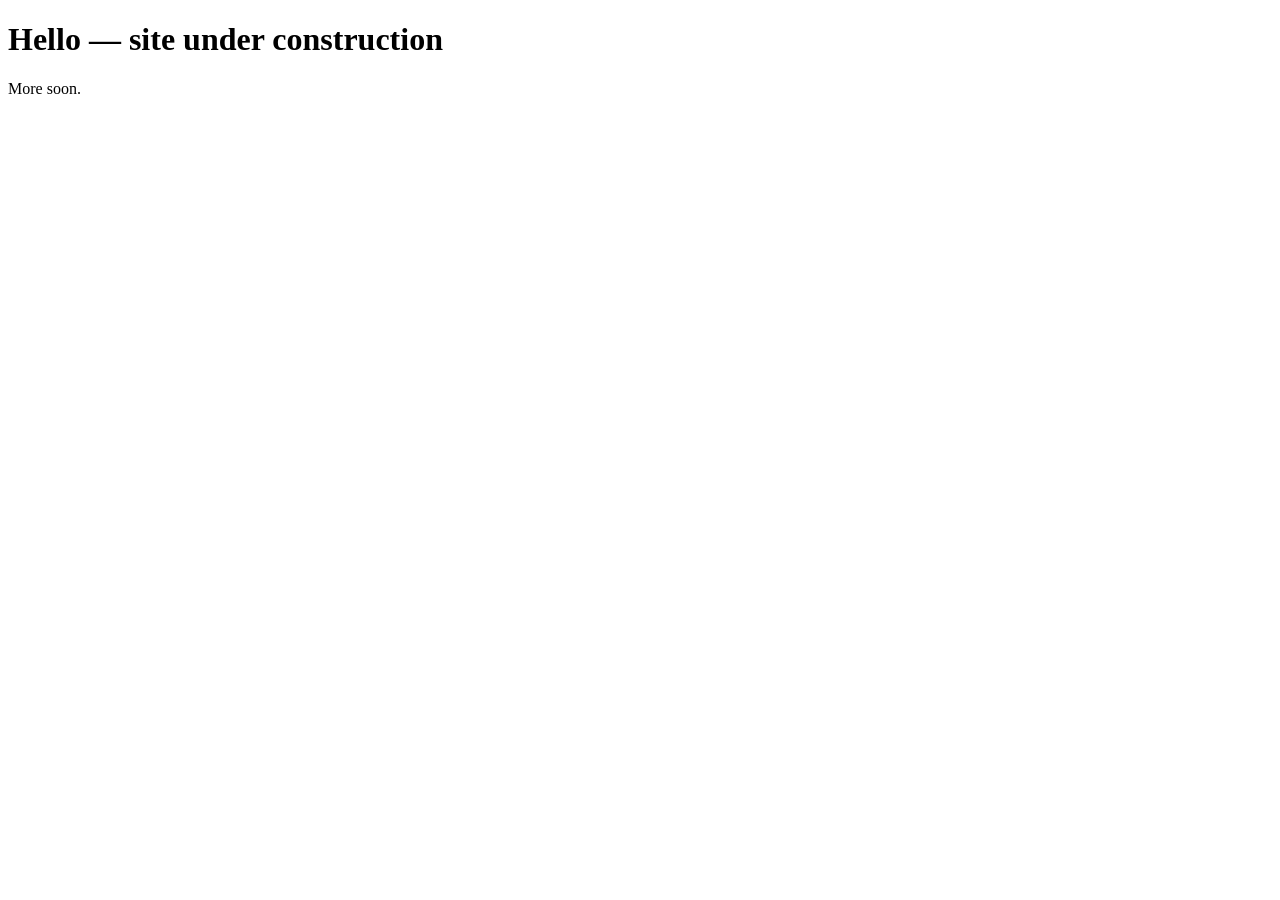
==== index.html @ af102881 "..." ====
<!doctype html>
<html lang="en">
  <head>
    <meta charset="utf-8" />
    <title>Spencer(Zhicheng) Wang</title>
  </head>
  <body>
    <h1>Hello — site under construction</h1>
    <p>More soon.</p>
  </body>
</html>
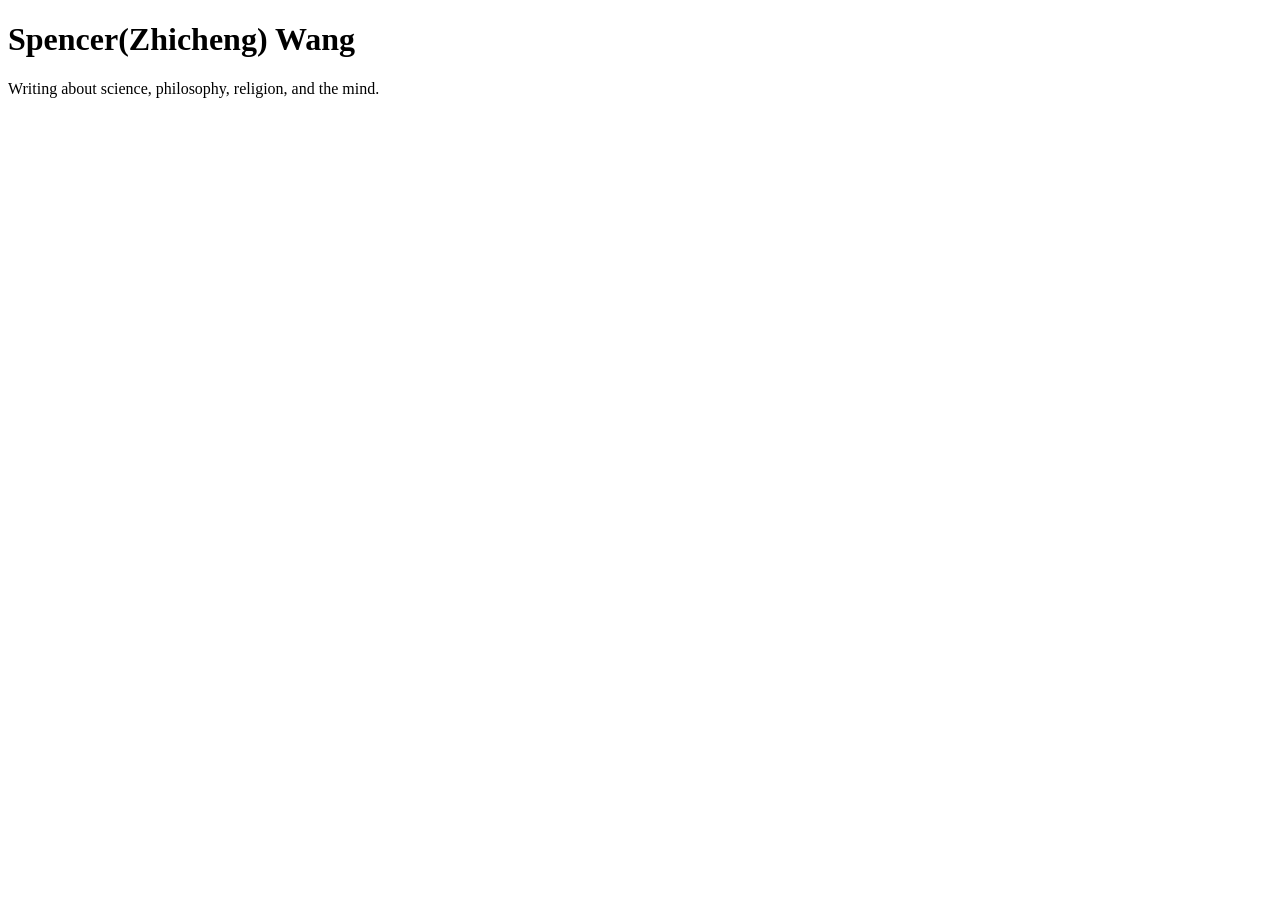
==== commit b742b0da: "Replace placeholder with name and tagline" ====
--- a/index.html
+++ b/index.html
@@ -2,10 +2,11 @@
 <html lang="en">
   <head>
     <meta charset="utf-8" />
-    <title>Spencer(Zhicheng) Wang</title>
+    <meta name="viewport" content="width=device-width, initial-scale=1" />
+    <title>Zhicheng Wang</title>
   </head>
   <body>
-    <h1>Hello — site under construction</h1>
-    <p>More soon.</p>
+    <h1>Spencer(Zhicheng) Wang</h1>
+    <p>Writing about science, philosophy, religion, and the mind.</p>
   </body>
 </html>
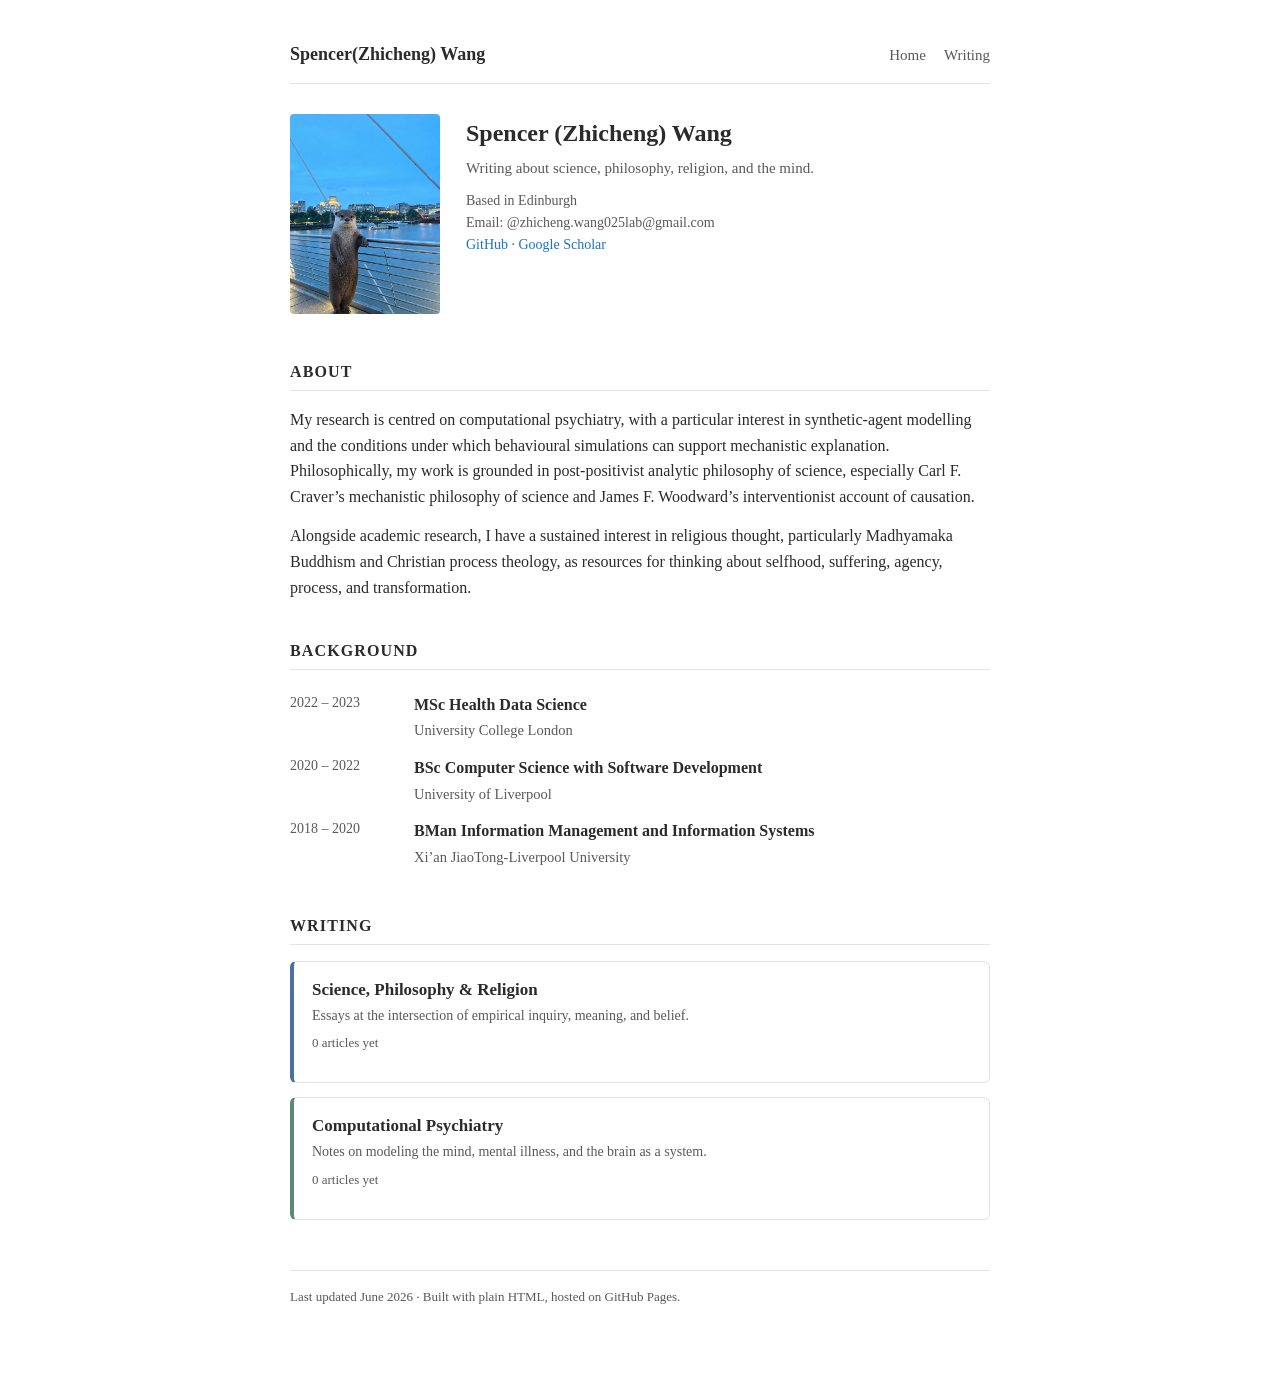
==== commit 5134138c: "Build out homepage, theme pages, writing hub, and photo" ====
--- a/index.html
+++ b/index.html
@@ -3,10 +3,94 @@
   <head>
     <meta charset="utf-8" />
     <meta name="viewport" content="width=device-width, initial-scale=1" />
-    <title>Zhicheng Wang</title>
+    <title>Spencer(Zhicheng) Wang</title>
+    <link rel="stylesheet" href="css/style.css" />
   </head>
+
   <body>
-    <h1>Spencer(Zhicheng) Wang</h1>
-    <p>Writing about science, philosophy, religion, and the mind.</p>
+    <nav class="site-nav">
+      <span class="brand">Spencer(Zhicheng) Wang</span>
+      <a class="navlink" href="index.html">Home</a>
+      <a class="navlink" href="writing.html">Writing</a>
+    </nav>
+
+    <section class="intro">
+      <div class="photo">
+        <img src="img/biophoto.PNG" alt="Spencer Wang" />
+      </div>
+      <div class="who">
+        <h1>Spencer (Zhicheng) Wang</h1>
+        <p class="tagline">
+          Writing about science, philosophy, religion, and the mind.
+        </p>
+        <p class="meta">
+          Based in Edinburgh<br />
+          Email:
+          <span style="display: none">spam</span
+          >@zhicheng.wang025lab@gmail.com<br />
+          <a href="#">GitHub</a> · <a href="#">Google Scholar</a>
+        </p>
+      </div>
+    </section>
+
+    <h2 class="section">About</h2>
+    <p>
+      My research is centred on computational psychiatry, with a particular
+      interest in synthetic-agent modelling and the conditions under which
+      behavioural simulations can support mechanistic explanation. Philosophically, my work is grounded in post-positivist analytic philosophy of science, especially Carl F. Craver’s mechanistic philosophy of science and James F. Woodward’s interventionist account of causation.
+    </p>
+      Alongside academic research, I have a sustained interest in
+      religious thought, particularly Madhyamaka Buddhism and Christian process
+      theology, as resources for thinking about selfhood, suffering, agency,
+      process, and transformation.
+    </p>
+
+    <h2 class="section">Background</h2>
+    <div class="edu">
+      <span class="when">2022 – 2023</span>
+      <span class="what">
+        <span class="deg">MSc Health Data Science</span><br />
+        <span class="where">University College London</span>
+      </span>
+    </div>
+    <div class="edu">
+      <span class="when">2020 – 2022</span>
+      <span class="what">
+        <span class="deg">BSc Computer Science with Software Development</span
+        ><br />
+        <span class="where">University of Liverpool</span>
+      </span>
+    </div>
+    <div class="edu">
+      <span class="when">2018 – 2020</span>
+      <span class="what">
+        <span class="deg"
+          >BMan Information Management and Information Systems</span
+        ><br />
+        <span class="where">Xi’an JiaoTong-Liverpool University</span>
+      </span>
+    </div>
+
+    <h2 class="section">Writing</h2>
+    <div class="themes">
+      <a class="theme-card" href="science-philosophy-religion.html">
+        <p class="t-name">Science, Philosophy &amp; Religion</p>
+        <p class="t-desc">
+          Essays at the intersection of empirical inquiry, meaning, and belief.
+        </p>
+        <p class="t-count">0 articles yet</p>
+      </a>
+      <a class="theme-card psy" href="computational-psychiatry.html">
+        <p class="t-name">Computational Psychiatry</p>
+        <p class="t-desc">
+          Notes on modeling the mind, mental illness, and the brain as a system.
+        </p>
+        <p class="t-count">0 articles yet</p>
+      </a>
+    </div>
+
+    <div class="foot">
+      Last updated June 2026 · Built with plain HTML, hosted on GitHub Pages.
+    </div>
   </body>
 </html>
--- a/css/style.css
+++ b/css/style.css
@@ -0,0 +1,199 @@
+/* ===== Base ===== */
+:root {
+  --ink: #2b2b2b;
+  --ink-soft: #595959;
+  --link: #1772d0;
+  --link-hover: #f09228;
+  --rule: #e3e3e3;
+  --accent-sci: #4a6fa5; /* Science, Philosophy & Religion */
+  --accent-psy: #5b8a72; /* Computational Psychiatry */
+}
+
+* {
+  box-sizing: border-box;
+}
+
+body {
+  font-family: Georgia, "Times New Roman", serif;
+  font-size: 16px;
+  line-height: 1.6;
+  color: var(--ink);
+  max-width: 740px;
+  margin: 0 auto;
+  padding: 40px 20px 80px;
+}
+
+a {
+  color: var(--link);
+  text-decoration: none;
+}
+a:hover {
+  color: var(--link-hover);
+}
+
+/* ===== Nav ===== */
+.site-nav {
+  display: flex;
+  flex-wrap: wrap;
+  gap: 4px 18px;
+  align-items: baseline;
+  padding-bottom: 14px;
+  margin-bottom: 30px;
+  border-bottom: 1px solid var(--rule);
+}
+.site-nav .brand {
+  font-weight: 700;
+  font-size: 18px;
+  color: var(--ink);
+  margin-right: auto;
+}
+.site-nav a.navlink {
+  font-size: 15px;
+  color: var(--ink-soft);
+}
+.site-nav a.navlink:hover {
+  color: var(--link-hover);
+}
+
+/* ===== Intro / bio ===== */
+.intro {
+  display: flex;
+  gap: 26px;
+  align-items: flex-start;
+  margin-bottom: 6px;
+}
+.intro .photo {
+  flex: 0 0 auto;
+  width: 150px;
+}
+.intro .photo img {
+  width: 150px;
+  height: auto;
+  border-radius: 4px;
+}
+.intro .who {
+  flex: 1 1 auto;
+  min-width: 0;
+}
+.intro .who h1 {
+  font-size: 24px;
+  margin: 0 0 4px;
+}
+.intro .who .tagline {
+  color: var(--ink-soft);
+  margin: 0 0 10px;
+  font-size: 15px;
+}
+.intro .who .meta {
+  font-size: 14px;
+  color: var(--ink-soft);
+  line-height: 1.55;
+}
+
+@media (max-width: 560px) {
+  .intro {
+    flex-direction: column;
+    gap: 16px;
+  }
+}
+
+/* ===== Section headings ===== */
+h2.section {
+  font-size: 16px;
+  text-transform: uppercase;
+  letter-spacing: 0.07em;
+  color: var(--ink);
+  border-bottom: 1px solid var(--rule);
+  padding-bottom: 5px;
+  margin: 38px 0 16px;
+}
+p {
+  margin: 0 0 14px;
+}
+
+/* ===== Background list ===== */
+.edu {
+  display: flex;
+  gap: 14px;
+  padding: 6px 0;
+}
+.edu .when {
+  flex: 0 0 auto;
+  width: 110px;
+  color: var(--ink-soft);
+  font-size: 14px;
+}
+.edu .what .deg {
+  font-weight: 700;
+}
+.edu .what .where {
+  color: var(--ink-soft);
+  font-size: 14.5px;
+}
+
+/* ===== Writing cards ===== */
+.themes {
+  display: grid;
+  gap: 14px;
+}
+.theme-card {
+  display: block;
+  border: 1px solid var(--rule);
+  border-left: 4px solid var(--accent-sci);
+  border-radius: 6px;
+  padding: 14px 18px;
+  transition: background 0.15s ease;
+}
+.theme-card:hover {
+  background: #fafafa;
+}
+.theme-card.psy {
+  border-left-color: var(--accent-psy);
+}
+.theme-card .t-name {
+  font-size: 17px;
+  font-weight: 700;
+  color: var(--ink);
+  margin: 0 0 2px;
+}
+.theme-card:hover .t-name {
+  color: var(--link-hover);
+}
+.theme-card .t-desc {
+  font-size: 14px;
+  color: var(--ink-soft);
+  margin: 0;
+}
+.theme-card .t-count {
+  font-size: 13px;
+  color: var(--ink-soft);
+  margin-top: 6px;
+}
+
+/* ===== Theme page header ===== */
+.theme-head {
+  border-left: 4px solid var(--accent-sci);
+  padding-left: 16px;
+  margin: 6px 0 22px;
+}
+.theme-head.psy {
+  border-left-color: var(--accent-psy);
+}
+.theme-head h1 {
+  font-size: 26px;
+  margin: 0 0 4px;
+}
+.theme-head p {
+  color: var(--ink-soft);
+  margin: 0;
+  font-size: 15px;
+}
+
+/* ===== Footer ===== */
+.foot {
+  margin-top: 50px;
+  padding-top: 16px;
+  border-top: 1px solid var(--rule);
+  font-size: 13px;
+  color: var(--ink-soft);
+}
